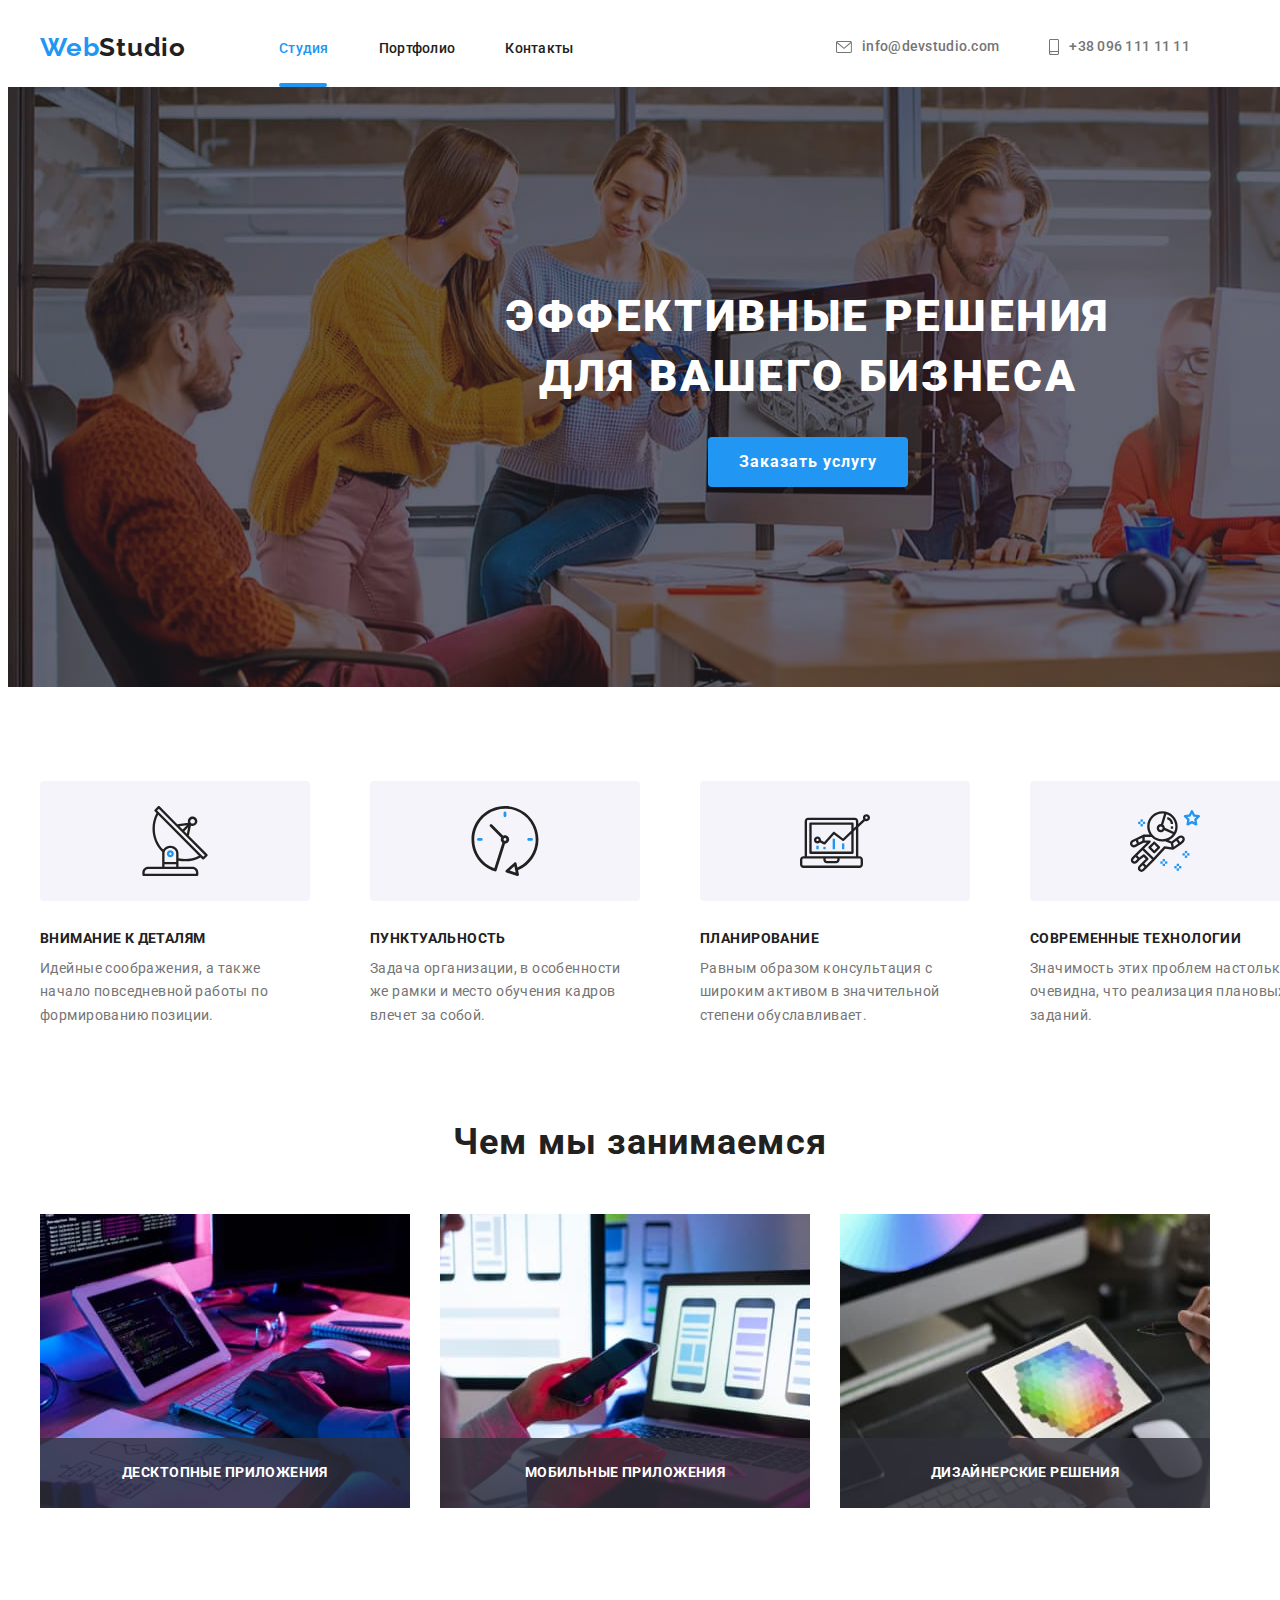
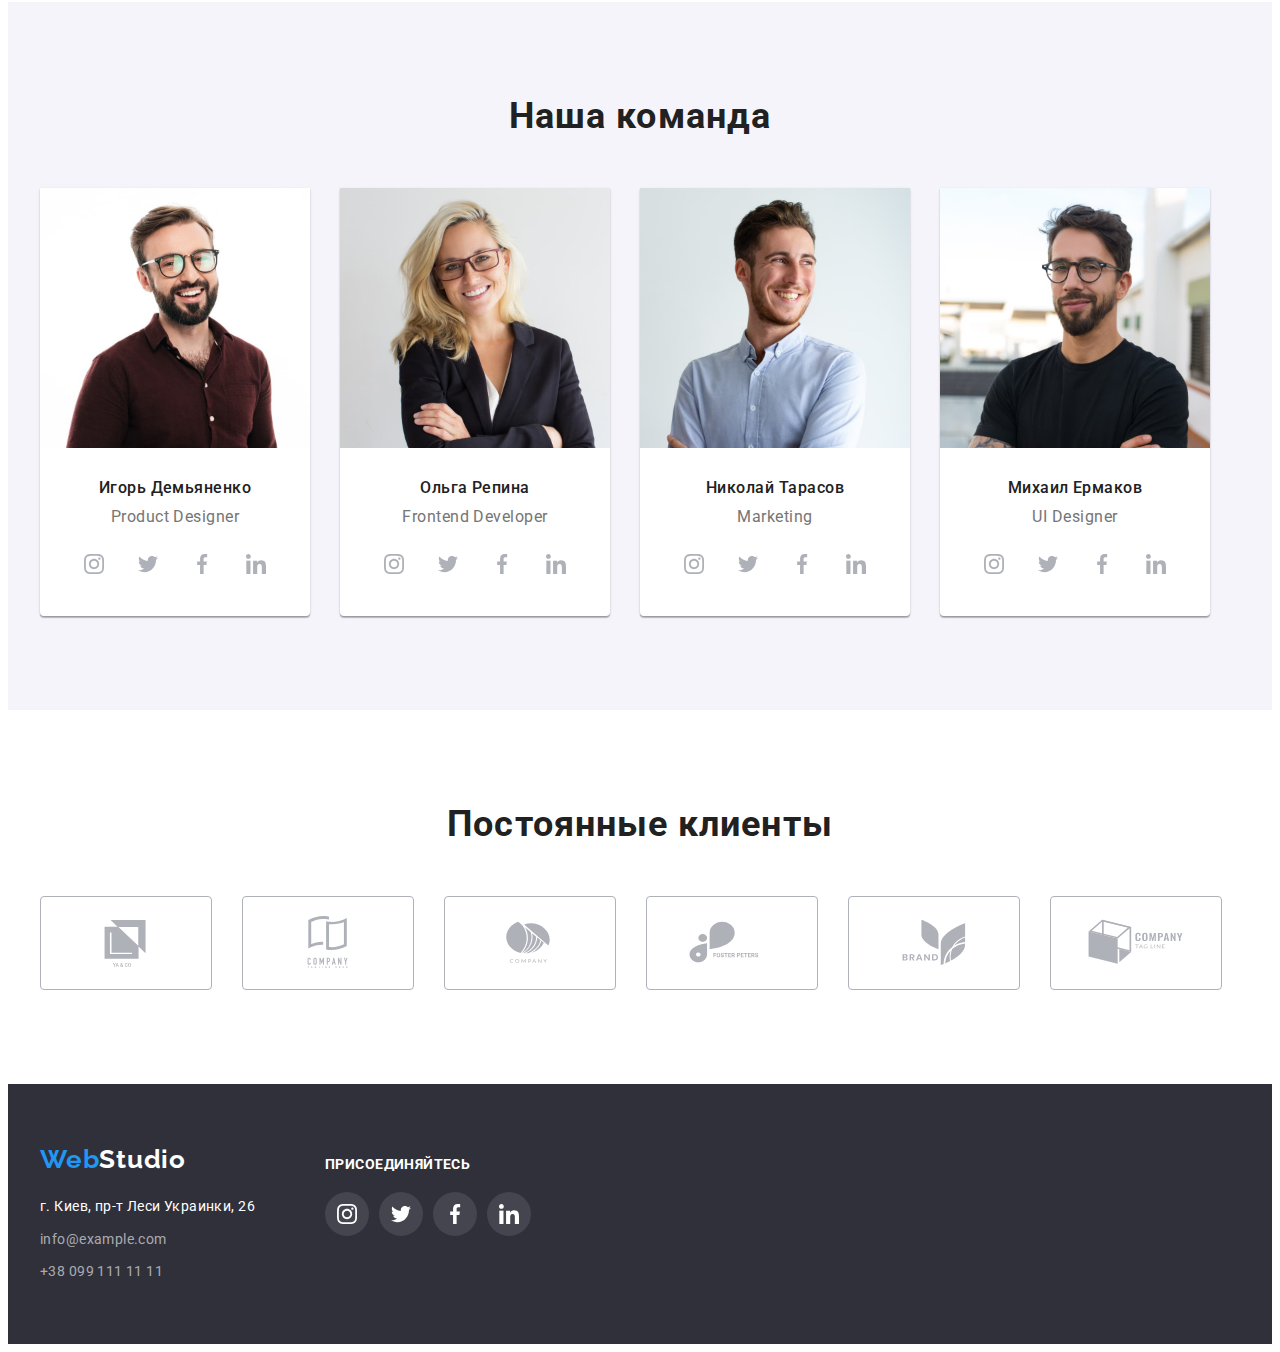
==== index.html @ bdfaadbd "poputka#1" ====
<!DOCTYPE html>
<html lang="ru">
<head>
    <meta charset="UTF-8">
    <meta http-equiv="X-UA-Compatible" content="IE=edge">
    <meta name="viewport" content="width= , initial-scale=1.0">
    <link rel="preconnect" href="https://fonts.googleapis.com">
<link rel="preconnect" href="https://fonts.gstatic.com" crossorigin>
<link href="https://fonts.googleapis.com/css2?family=Raleway:wght@700&family=Roboto:wght@400;500;700;900&display=swap" rel="stylesheet">
<link rel="stylesheet" href="https://cdnjs.cloudflare.com/ajax/libs/modern-normalize/1.1.0/modern-normalize.min.css" integrity="sha512-wpPYUAdjBVSE4KJnH1VR1HeZfpl1ub8YT/NKx4PuQ5NmX2tKuGu6U/JRp5y+Y8XG2tV+wKQpNHVUX03MfMFn9Q==" crossorigin="anonymous" referrerpolicy="no-referrer" />
<link rel="stylesheet" href="./css/styles.css">   
    <title>webstudio</title>
</head>
<body>
    <header class="header"> 
        <div class="container">
        <a class="header-logo link" href="./images/w.svg"><span class="logo-color" >Web</span>Studio</a>
        <nav>
        <ul class="header-list list">
            <li class="header-item"><a href="" class="header-link current link header-studio">Студия</a></li>
            <li class="header-item"><a href="./portfolio.html" class="header-link link">Портфолио</a></li>
            <li class="header-item"><a href="" class="header-link link">Контакты</a></li>
        </ul> 
        </nav>
        <div class="header-contact">
    <ul class="header-contact-list list">
    <li class="header-mail-tel"><a class="mail link" href="mailto:info@devstudio.com"><svg class="header-mail-icon" width="16" height="12">
        <use href="./images/icons.svg#icon-envelope"></use>
    </svg>info@devstudio.com</a></li>
    <li class="header-mail-tel"><a class="tel link" href="tel:+380961111111"><svg class="header-tel-icon" width="10" height="16">
        <use href="./images/icons.svg#icon-smartphone"></use>
    </svg>+38 096 111 11 11</a></li>
    </ul>
    </div>
    </div>
    </header>
    <main>
<section class="hero">
    <div class="container">
    <h1 class="hero-title">Эффективные решения для вашего бизнеса</h1>
    <button  type="button" class="hero-btn" data-modal-open>Заказать услугу</button>    
</div>
</section>
    <section class="benefits">
        <div class="container">
   <h2 class="visually-hidden">Наши преимущества</h2>
        <ul class="benefits-list list">
        <li class="benefits-top-text">
           <div class="benefits-list-link"><svg class="benefits-icon" width="70" height="70">
                <use href="./images/icons.svg#icon-antenna"></use>
             </svg></div>
            <p class="benefits-title">Внимание к деталям</p>
<p class="benefits-text">Идейные соображения, а также начало повседневной работы по формированию позиции.</p>
        </li>
        <li class="benefits-top-text">
            <div class="benefits-list-link"><svg class="benefits-icon" width="70" height="70">
                <use href="./images/icons.svg#icon-clock"></use>
             </svg></div>
            <p class="benefits-title">Пунктуальность</p>
            <p class="benefits-text">Задача организации, в особенности же рамки и место обучения кадров влечет за собой.</p>
        </li>
        <li class="benefits-top-text">
            <div class="benefits-list-link"><svg class="benefits-icon" width="70" height="70">
                <use href="./images/icons.svg#icon-diagram"></use>
             </svg></div>
            <p class="benefits-title">Планирование</p>
<p class="benefits-text">Равным образом консультация с широким активом в значительной степени обуславливает.</p>
        </li>
        <li class="benefits-top-text">
            <div class="benefits-list-link"><svg class="benefits-icon" width="70" height="70">
                <use href="./images/icons.svg#icon-astronaut"></use>
             </svg></div>
            <p class="benefits-title">Современные технологии</p>
            <p class="benefits-text">Значимость этих проблем настолько очевидна, что реализация плановых заданий.</p>
        </li>
    </ul>
</div>
</section>
<section class="about">
    <div class="container">
<h2 class="about-title title">Чем мы занимаемся</h2>
<ul class="about-list list">
    <li class="about-item">
        <div class="about-top-wrap">
        <img src="./images/img1.jpg" 
        alt="человек работает за компьютером"
        width="370"
        height="294">
       <p class="about-text">Десктопные приложения</p> 
    </div>
    </li>
    <li class="about-item">
        <div class="about-top-wrap">
        <img src="./images/img2.jpg" 
        alt="человек работает за компьютером"
        width="370"
        height="294">
        <p class="about-text">Мобильные приложения</p> 
    </div>
    </li>
    <li class="about-item">
        <div class="about-top-wrap">
        <img src="./images/img3.jpg"
        alt="человек работает за компьютер"
        width="370"
        height="294">
        <p class="about-text">Дизайнерские решения</p>  
    </div>
    </li>
</ul>
</div>
</section>
<section class="team">
    <div class="container">
    <h2 class="team-title title">Наша команда</h2>
    <ul class="team-list list">
        <li class="team-item"><img src="./images/img-comanda1.jpg" alt="Product Designer"
            width="270"
        height="260">
        <div class="team-list-group">
            <p class="team-list-name">Игорь Демьяненко</p>
            <p class="team-list-profession" lang="en">Product Designer</p>
        </div>
        <ul class="team-soc-list list">
         <Li class="team-soc-item"><a href="" class="team-soc-link"> 
             <svg class="team-soc-icon" width="20" height="20">
                 <use href="./images/icons.svg#icon-instagram"></use>
             </svg>
         </a></Li>
         <Li class="team-soc-item"><a href="" class="team-soc-link">
            <svg class="team-soc-icon" width="20" height="20">
           <use href="./images/icons.svg#icon-twitter"></use>
        </svg>   
         </a></li>
         <Li class="team-soc-item"><a href="" class="team-soc-link">
            <svg class="team-soc-icon" width="20" height="20">
                <use href="./images/icons.svg#icon-facebook"></use>
            </svg>   
         </a></Li>
         <Li class="team-soc-item"><a href="" class="team-soc-link">
            <svg class="team-soc-icon" width="20" height="20">
                <use href="./images/icons.svg#icon-linkedin"></use>
            </svg>    
         </a></Li>

        </ul>
        </li>
        <li class="team-item"><img src="./images/img-comanda2.jpg" 
            alt="Frontend Developer"
            width="270"
            height="260">
            <div class="team-list-group">
        <p class="team-list-name">Ольга Репина</p>
        <p class="team-list-profession" lang="en">Frontend Developer</p>
    </div>
    <ul class="team-soc-list list">
        <Li class="team-soc-item"><a href="" class="team-soc-link"> 
            <svg class="team-soc-icon" width="20" height="20">
                <use href="./images/icons.svg#icon-instagram"></use>
            </svg>
        </a></Li>
        <Li class="team-soc-item"><a href="" class="team-soc-link">
           <svg class="team-soc-icon" width="20" height="20">
          <use href="./images/icons.svg#icon-twitter"></use>
       </svg>   
        </a></li>
        <Li class="team-soc-item"><a href="" class="team-soc-link">
           <svg class="team-soc-icon" width="20" height="20">
               <use href="./images/icons.svg#icon-facebook"></use>
           </svg>   
        </a></Li>
        <Li class="team-soc-item"><a href="" class="team-soc-link">
           <svg class="team-soc-icon" width="20" height="20">
               <use href="./images/icons.svg#icon-linkedin"></use>
           </svg>    
        </a></Li>
       </ul>
    </li>
        <li class="team-item"><img src="./images/img-comanda3.jpg"
             alt="Marketing"
             width="270"
             height="260">
             <div class="team-list-group">
        <p class="team-list-name">Николай Тарасов</p>
        <p class="team-list-profession" lang="en">Marketing</p>
    </div>
    <ul class="team-soc-list list">
        <Li class="team-soc-item"><a href="" class="team-soc-link"> 
            <svg class="team-soc-icon" width="20" height="20">
                <use href="./images/icons.svg#icon-instagram"></use>
            </svg>
        </a></Li>
        <Li class="team-soc-item"><a href="" class="team-soc-link">
           <svg class="team-soc-icon" width="20" height="20">
          <use href="./images/icons.svg#icon-twitter"></use>
       </svg>   
        </a></li>
        <Li class="team-soc-item"><a href="" class="team-soc-link">
           <svg class="team-soc-icon" width="20" height="20">
               <use href="./images/icons.svg#icon-facebook"></use>
           </svg>   
        </a></Li>
        <Li class="team-soc-item"><a href="" class="team-soc-link">
           <svg class="team-soc-icon" width="20" height="20">
               <use href="./images/icons.svg#icon-linkedin"></use>
           </svg>    
        </a></Li>

       </ul>
    </li>
        <li class="team-item"><img src="./images/img-comanda4.jpg"
             alt="UI Designer"
             width="270"
             height="260">
             <div class="team-list-group">
        <p class="team-list-name">Михаил Ермаков</p>
        <p class="team-list-profession" lang="en">UI Designer</p>
        
    </div>
    <ul class="team-soc-list list">
        <Li class="team-soc-item"><a href="" class="team-soc-link"> 
            <svg class="team-soc-icon" width="20" height="20">
                <use href="./images/icons.svg#icon-instagram"></use>
            </svg>
        </a></Li>
        <Li class="team-soc-item"><a href="" class="team-soc-link">
           <svg class="team-soc-icon" width="20" height="20">
          <use href="./images/icons.svg#icon-twitter"></use>
       </svg>   
        </a></li>
        <Li class="team-soc-item"><a href="" class="team-soc-link">
           <svg class="team-soc-icon" width="20" height="20">
               <use href="./images/icons.svg#icon-facebook"></use>
           </svg>   
        </a></Li>
        <Li class="team-soc-item"><a href="" class="team-soc-link">
           <svg class="team-soc-icon" width="20" height="20">
               <use href="./images/icons.svg#icon-linkedin"></use>
           </svg>    
        </a></Li>
    </li>
       </ul>
    </ul>
</div>
</section>
<section class="clients">
    <div class="container">
    <h2 class="clients-title title">Постоянные клиенты</h2>
    <ul class="clients-list list">
        <li class="clients-list-icon"><a href="" class="clients-icon-link"><svg class="clients-soc-icon width="106" height="60">
            <use href="./images/icons.svg#icon-client1"></use>
        </svg></a></li>
        <li class="clients-list-icon"><a href="" class="clients-icon-link"><svg class="clients-soc-icon width="106" height="60">
            <use href="./images/icons.svg#icon-client2"></use>
        </svg> </a></li>
        <li class="clients-list-icon"><a href="" class="clients-icon-link"><svg class="clients-soc-icon width="106" height="60">
            <use href="./images/icons.svg#icon-client3"></use>
        </svg> </a></li>
        <li class="clients-list-icon"><a href="" class="clients-icon-link"><svg class="clients-soc-icon width="106" height="60">
            <use href="./images/icons.svg#icon-client4"></use>
        </svg></a></li>
        <li class="clients-list-icon"><a href="" class="clients-icon-link"><svg class="clients-soc-icon width="106" height="60">
            <use href="./images/icons.svg#icon-client5"></use>
        </svg></a></li>
        <li class="clients-list-icon"><a href="" class="clients-icon-link"><svg class="clients-soc-icon width="106" height="60">
            <use href="./images/icons.svg#icon-client6"></use>
        </svg></a></li>
    </ul>
</div>
</section>
    </main>
    <footer class="footer">
        <div class="container">
            <ul class="footer-text-list list">
                <li class="footer-text">
        <div class="footer-logo-color">
        <a class="footer-logo link"  href="./images/webstudio1.svg"> <span class="logo-color" >Web</span>Studio</a>
    </div>
        <address class="adress">г. Киев, пр-т Леси Украинки, 26</address>
        <ul class="list">
            <li class="footer-contact"><a class="footer-mail link" href="mailto:info@example.com">info@example.com</a></li>
            <li><a class="footer-tel link" href="tel:+380991111111">+38 099 111 11 11</a></li> 
        </ul>
    </li>
    <li class="footer-text">
        <p class="footer-soc">присоединяйтесь</p>
        <ul class="footer-soc-list list">
            <li class="footer-soc-item"><a href="" class="footer-soc-link"> 
                <svg class="footer-soc-icon" width="20" height="20">
                    <use href="./images/icons.svg#icon-instagram"></use>
                </svg></a></li>
            <li class="footer-soc-item"><a href="" class="footer-soc-link"><svg class="footer-soc-icon" width="20" height="20">
                <use href="./images/icons.svg#icon-twitter"></use>
             </svg></a></li>
            <li class="footer-soc-item"><a href="" class="footer-soc-link"><svg class="footer-soc-icon" width="20" height="20">
                <use href="./images/icons.svg#icon-facebook"></use>
            </svg></a></li>
            <li class="footer-soc-item"><a href="" class="footer-soc-link"><svg class="footer-soc-icon" width="20" height="20">
                <use href="./images/icons.svg#icon-linkedin"></use>
            </svg></a></li>
        </ul>
    </li>
    </ul>
    </div>
    </footer>
    <div class="backdrop is-hidden" data-modal>
        <div class="modal">
            <button type="button" class="modal-close-bt" data-modal-close>
                <svg class="button-close-icon" width="18" height="18">
                    <use href="./images/icons.svg#icon-close-button"></use>
                </svg>
            </button>
        </div>
    </div>
    <script src="./js/modal.js"></script>
</body>
</html>
---- css/styles.css ----
:root {
--header-color: #212121;
--title-color: #212121;
--acent-color: #2196F3;
--text-color:#757575;
--typical-margin: 30px;
}

body {
    font-family: Roboto, Tahoma;
    color: #212121;
}

p, h1, h2, h3, h4, h5, h6 {
    margin: 0;
}
ul {
    padding-left: 0;
    margin: 0;
}
button {
    cursor: pointer;
}
img {
    display: block;
}
.link {
    text-decoration: none;
}
.list {
    list-style: none;
}

.container {
    width: 1200px;
    padding-left: 15px;
    padding-right: 15px;
    margin: 0 auto;
}
.visually-hidden {
    position: absolute;
    white-space: nowrap;
    width: 1px;
    height: 1px;
    overflow: hidden;
    border: 0;
    padding: 0;
    clip: rect(0 0 0 0);
    clip-path: inset(50%);
    margin: -1px;
  }
  .header-logo {
    font-family: 'Raleway';
    font-weight: 700;
    font-size: 26px;
    line-height: 1.19;
    letter-spacing: 0.03em;
    color: #212121;    
  }
  .footer-logo {
      
font-family: 'Raleway';
font-style: normal;
font-weight: 700;
font-size: 26px;
line-height: 1.19;
letter-spacing: 0.03em;
color: #FFFFFF;
  }
  .logo-color {
    color:var(--acent-color); 
}

.mail {
    font-weight: 500;
    font-size: 14px;
    line-height: 1.14;
    letter-spacing: 0.02em;
    color: var(--text-color); 
    transition: color 250ms cubic-bezier(0.4, 0, 0.2, 1);
    transition-property: all;
}

.mail:hover, .mail:focus {
    color: #2196F3;
}

.tel {
    font-weight: 500;
    font-size: 14px;
    line-height: 1.14;
    letter-spacing: 0.02em;
    color: #757575;
    transition: color 250ms cubic-bezier(0.4, 0, 0.2, 1);
    }
    .tel:hover, .tel :focus {
        color: #2196F3;
    }
.adress {
font-style: normal;
font-weight: 400;
font-size: 14px;
line-height: 1.71;
letter-spacing: 0.03em;
color: #FFFFFF;
margin-bottom: 9px;
}
.title {
font-weight: 700;
font-size: 36px;
line-height: 1.16;
letter-spacing: 0.03em;
color: var(--title-color);
}

.footer-tel {
font-weight: 400;
font-size: 14px;
line-height: 1.71;
letter-spacing: 0.03em;
color: rgba(255, 255, 255, 0.6);
transition: color 250ms cubic-bezier(0.4, 0, 0.2, 1);
}
.footer-tel:hover, .footer-tel:focus {
    color: #2196F3;
}
.footer-mail {
font-weight: 400;
font-size: 14px;
line-height: 1.71;
letter-spacing: 0.03em;
color: rgba(255, 255, 255, 0.6);
transition: color 250ms cubic-bezier(0.4, 0, 0.2, 1);
transition-property: all;
}
.footer-mail:hover, .footer-mail:focus {
    color: #2196F3;
}

/*-----------------HEADER-----------------------*/

.header {
    padding-top: 24px;
    padding-bottom: 24px;
    position: relative;
}
.header .container {
    display: flex;
    align-items: center;
}
.header-logo {
    margin-right: 93px;
}
.header-list {
    display: flex;
}

.header-item:not(:last-child) {
margin-right: 50px;
}
.header-link {
font-weight: 500;
font-size: 14px;
line-height: 1.14;
letter-spacing: 0.02em;
color: #212121;
transition: color 250ms cubic-bezier(0.4, 0, 0.2, 1);
transition-property: all;
}
.header-link:hover, .header-link:focus {
    color: #2196F3;
}

.header-link.current {
    color: var(--acent-color);
}
.header-studio::after {
content: "";
position: absolute;
bottom: 0;
width: 48px;
height: 4px;
background-color: #2196F3;
border-radius: 2px;
display: flex;
}


.header-contact-list {
    display: flex;
}
.header-contact {
    margin-left: auto;
}
.header-mail-tel {
    margin-right: 50px;
}

.header-mail-icon {
    fill: currentColor;
    margin-right: 10px;
}
.header-tel-icon {
    fill: currentColor;
    margin-right: 10px; 
}
.tel {
    display: flex;
    align-items: center;
}
.mail {
    display: flex;
    align-items: center;
}

/*-------------------HERO--------------------*/
.hero {
    background-color: #2F303A;;
   padding-top: 200px;
   padding-bottom: 200px;
   text-align: center;
   background-image:linear-gradient(rgba(47, 48, 58, 0.4), rgba(47, 48, 58, 0.4)), url(../images/herotitle.jpg);
background-repeat: no-repeat;

background-size: cover;
min-width: 1600px;
margin: 0 auto;

}
.hero-title {
    font-weight: 900;
    font-size: 44px;
    line-height: 1.36;
    letter-spacing: 0.06em;
    text-transform: uppercase;
    color: #FFFFFF;
    width: 696px;
    margin-right: auto;
    margin-left: auto;
    margin-top: 0;
    margin-bottom: var(--typical-margin);
    
}
.hero-btn {
    border: none;
    min-width: 200px;
    height: 50px;
    font-family: inherit;
    font-weight: 700;
    font-size: 16px;
    line-height: 1.88;  
    letter-spacing: 0.06em;
    border-radius: 4px;
    color: #FFFFFF;
    box-shadow: 0px 4px 4px rgba(0, 0, 0, 0.15);
    background-color: var(--acent-color);
    margin: 0 auto;
    display: block;
}

.hero-btn:hover, .hero-btn:focus {
    color: #FFFFFF;
    background-color : var(--acent-color);
}


/*-----------------BENEFITS-------------------*/
.benefits {
    padding-top: 94px;
}
.benefits-list {
    display: flex;  
}
.benefits-item {
    display: flex;
    align-items: center;
}
.benefits-list-link{
    width: 270px;
    height: 120px;
    background-color: #F5F4FA;
    border-radius: 4px;
    display: flex;
    align-items: center;
    justify-content: center;
    margin-bottom: 30px;
}
.benefits-list-link:not(:last-child) {
    margin-right: var(--typical-margin);  
    }

.benefits-top-text:not(:last-child) {
    margin-right: var(--typical-margin);
}

.benefits-title {
font-weight: 700;
font-size: 14px;
line-height: 1.14;
letter-spacing: 0.03em;
text-transform: uppercase;
color:#212121;
margin-bottom: 10px;
}

.benefits-text {
width: 270px; 
font-weight: 400;
font-size: 14px;
line-height: 1.71;
letter-spacing: 0.03em;
color: var(--text-color);
}

/*-------------------ABOUT-------------------------*/
.about {
    padding-top: 94px;
    padding-bottom: 94px;
}
.about-title {
    margin-bottom: 50px;
    display: flex;
    justify-content: center;
}
.about-list {
    display: flex;
}
.about-item:not(:last-child) {
margin-right: var(--typical-margin);
}
.about-top-wrap {
    position: relative;
}
.about-text {
    position: absolute;
    bottom: 0;
    width: 370px;
    height: 70px;
font-weight: 700;
font-size: 14px;
line-height: 1.14;
letter-spacing: 0.03em;
text-transform: uppercase;
color: #FFFFFF;
background-color: rgba(47, 48, 58, 0.8);
display: flex;
justify-content: center;
align-items: center;
}


/*------------------------TEAM---------------------------*/
.team {
    background-color: #F5F4FA;
    padding-top: 94px;
    padding-bottom: 94px;
}
.team-title {
    margin-bottom: 50px;
    display: flex;
    justify-content: center;
}
.team-list {
    display: flex;
    margin-left: -30px;
}

.team-item {
flex-basis: calc((100%-120px)/4);
margin-left: 30px;
background: #FFFFFF;
box-shadow: 0px 1px 3px rgba(0, 0, 0, 0.12), 0px 1px 1px rgba(0, 0, 0, 0.14), 0px 2px 1px rgba(0, 0, 0, 0.2);
border-radius: 0px 0px 4px 4px;
}

.team-list-name {
font-weight: 500;
font-size: 16px;
line-height: 1.19;
letter-spacing: 0.03em;
color: #212121;
margin-bottom: 10px;
display: flex;
    justify-content: center;
}

.team-list-profession {
    font-weight: 400;
font-size: 16px;
line-height: 1.19;
letter-spacing: 0.03em;
color: var(--text-color);
display: flex;
    justify-content: center;
}
.team-list-group {
    padding-top: 30px;
    margin-bottom: 16px;
}
.team-soc-list {
    display: flex;
    justify-content: center;
    padding-bottom: 30px;
}
.team-soc-link {
    width: 44px;
    height: 44px;
    background-color: #FFFFFF;
    border-radius: 50%;
    display: flex;
    justify-content: center;
    align-items: center;
    fill: #AFB1B8;
    transition: color 250ms cubic-bezier(0.4, 0, 0.2, 1);
    transition-property: all;
}
.team-soc-link:hover, .team-soc-link:focus {
    background-color: var(--acent-color);
    fill: #FFFFFF;
}
.team-soc-item:not(:last-child) {
    margin-right: 10px;  
    }


    /*--------------------CLIENTS-----------------------------*/
    .clients {
        padding-top: 94px;
        padding-bottom: 94px;
    }
    .clients-title {
        display: flex;
        justify-content: center; 
        margin-bottom: 50px;  
    }
    .clients-list {
        display: flex;
        align-items: center;
    }
    .clients-list-icon:not(:last-child) {
     margin-right: 30px;
    }
    .clients-icon-link {
        width: 170px;
        height: 92px;
        border: 1px solid #AFB1B8;
        border-radius: 4px;
        display: flex;
        justify-content: center;
        align-items: center;
        fill: #AFB1B8; 
        transition: color 250ms cubic-bezier(0.4, 0, 0.2, 1); 
        transition-property: all; 
    }

    .clients-icon-link:hover, .clients-icon-link:focus {
        border-color: #2196F3;
        fill: #2196F3;
    }
/*-----------------------FOOTER-------------------------------*/

    .footer {
padding-top: 60px;
padding-bottom: 60px;
background-color: #2F303A;
}
.footer-logo-color {
    margin-bottom: 20px;
}

.footer-contact:not(:last-child) {
margin-bottom: 9px;  
}
.footer-soc {
    font-weight: 700;
font-size: 14px;
line-height: 16px;
letter-spacing: 0.03em;
text-transform: uppercase;
color: #FFFFFF;
padding-top: 12px;
}
.footer-text-list {
    display: flex;
}
.footer-text +.footer-text {
margin-left: 70px;
}
.footer-soc-list {
    display: flex;
    margin-top: 20px;
}
.footer-soc-link {
    width: 44px;
    height: 44px;
    background-color: rgba(255, 255, 255, 0.1);;
    border-radius: 50%;
    display: flex;
    justify-content: center;
    align-items: center;
    fill: #FFFFFF;
    transition: color 250ms cubic-bezier(0.4, 0, 0.2, 1);
    transition-property: all;

}
.footer-soc-item:not(:last-child) {
    margin-right: 10px;  
    }

    .footer-soc-link:hover, .footer-soc-link:focus {
        background-color:  #2196F3;
        
    }
/*---------------------PORTFOLIO-----------------------------*/

.header-portfolio {
    position: relative;
    padding-top: 24px;
    padding-bottom: 24px;
    border-bottom: 1px solid #ECECEC;
}
.header-portfolio-link::after {
content: "";
position: absolute;
bottom: 0;
width: 78px;
height: 4px;
background-color: #2196F3;
border-radius: 2px;
display: flex;
}
.header-portfolio .container {
    display: flex;
    align-items: center;
}
.galery {
    padding-top: 94px;
    padding-bottom: 94px;
}

.galery-title {
font-weight: 700;
font-size: 18px;
line-height: 2.0;
letter-spacing: 0.06em;
color: #212121;
margin-bottom: 4px;

}

.galery-text {
font-weight: 400;
font-size: 16px;
line-height: 1.88;
letter-spacing: 0.03em;
color: var(--text-color);
}
 .button-galery {
margin-bottom: 50px;
 }
 .button-galery-list {
     display: flex;
     justify-content: center;
 }
.button-galery-btn:not(:last-child) {
    margin-right: 8px;
}
.galery-btn {
    border: none;
font-family: inherit;
font-weight: 500;
font-size: 16px;
line-height: 1.62;
text-align: center;
letter-spacing: 0.03em;
background-color: #F5F4FA;
border-radius: 4px;
padding: 6px 22px;
transition: color 250ms cubic-bezier(0.4, 0, 0.2, 1);
transition-property: all;
}
.galery-btn:hover, .galery-btn:focus {
    color: #FFFFFF;
    background-color : var(--acent-color);
    box-shadow: 0px 3px 1px rgba(0, 0, 0, 0.1), 0px 1px 2px rgba(0, 0, 0, 0.08), 0px 2px 2px rgba(0, 0, 0, 0.12);
}
.galery-items {
    margin-bottom: 94px;
}
.galery-list {
    display: flex;
    flex-wrap: wrap;
    margin-left: -30px;
    margin-bottom: -30px;
}
.galery-items-list {
    width: calc(100% / 3 - 30px); 
    margin-left: 30px; 
    margin-bottom: 30px;
    background: #FFFFFF;
}
.galery-items-list:hover, .galery-items-list:focus {
    box-shadow: 0px 1px 1px rgba(0, 0, 0, 0.12), 0px 4px 4px rgba(0, 0, 0, 0.06), 1px 4px 6px rgba(0, 0, 0, 0.16);
}
.galery-items-list:hover .galery-top-text {
    transform: translateY(0%);
}
.galery-top-wrap {
    position: relative;
    overflow: hidden; 
}
.galery-top-text {
    position: absolute;
    top: 0;
    background-color: rgba(33, 150, 243, 0.9);
    font-weight: 400;
font-size: 18px;
line-height: 1.56;
letter-spacing: 0.03em;
    color: #FFFFFF;
    height: 100%;
    padding: 63px 24px;
    transform: translateY(100%);
    transition: transform 250ms cubic-bezier(0.4, 0, 0.2, 1);
    transition-property: all;
    overflow: auto;
}


.galery-list-group {
    padding-top: 20px;
    padding-bottom: 20px;
    padding-left: 24px;
    border-left: 1px solid #EEEEEE;
    border-bottom: 1px solid #EEEEEE;
    border-right: 1px solid #EEEEEE;
}
.backdrop {
    position: fixed;
    top: 0;
    width: 100%;
    height: 100%;
    background-color: rgba(0, 0, 0, 0.2);
   transition: opacity 250ms, visibility 250ms;
}
.backdrop.is-hidden .modal {
    transform: scale(0.5) rotate(180deg);
}
.modal {
width: 528px;
height: 581px;
background-color: #FFFFFF;
box-shadow: 0px 1px 3px rgba(0, 0, 0, 0.12), 0px 1px 1px rgba(0, 0, 0, 0.14), 0px 2px 1px rgba(0, 0, 0, 0.2);
border-radius: 4px;
position: absolute;
top: 50%;
left: 50%;
transition: transform 250ms;
transform: translate(-50%, -50%) scale(1) rotate(0);
transition-property: all;
}
.modal-close-bt {
    position: absolute;
    top: 8px;
    right: 8px;
    width: 30px;
    height: 30px;
    background-color : #FFFFFF;
border: 1px solid rgba(0, 0, 0, 0.1);
border-radius: 50%;
display: flex;
align-items: center;
justify-content: center;
}
.is-hidden {
    opacity: 0;
    pointer-events: none;
    visibility: hidden;

}
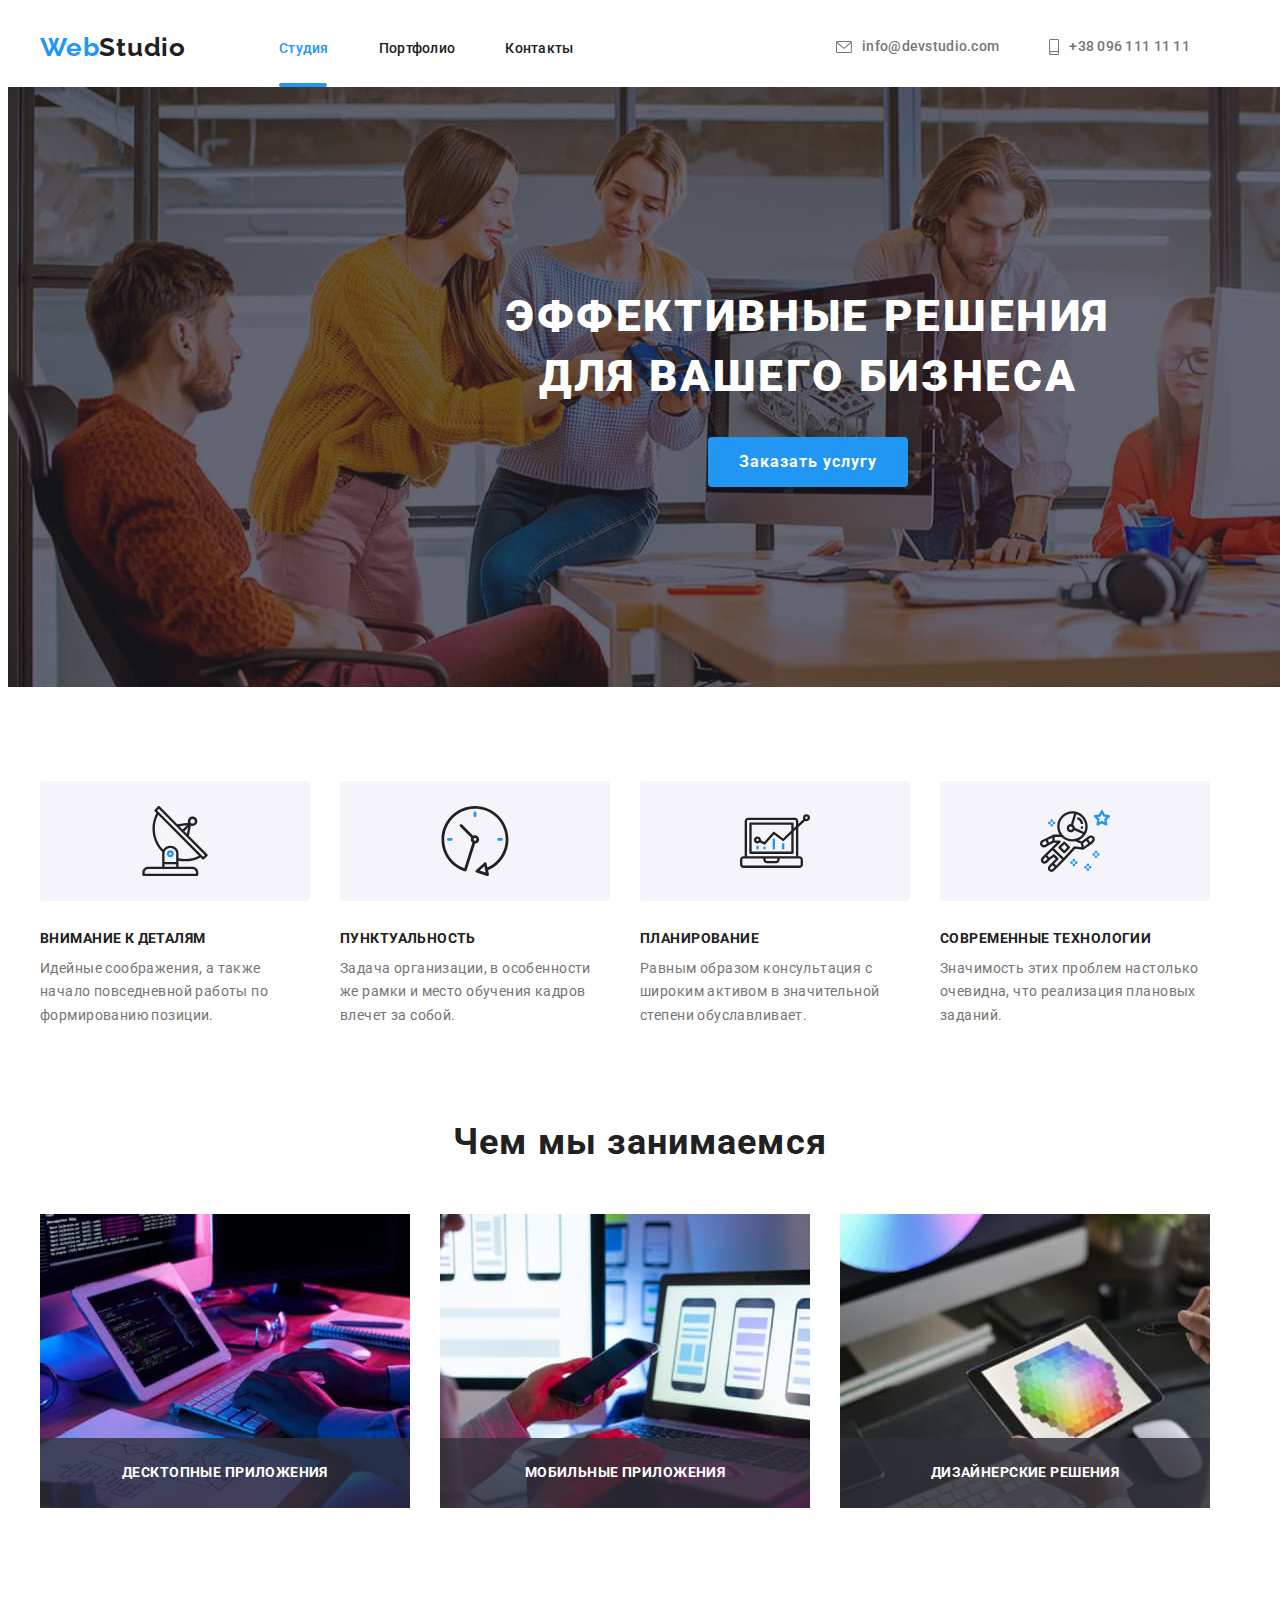
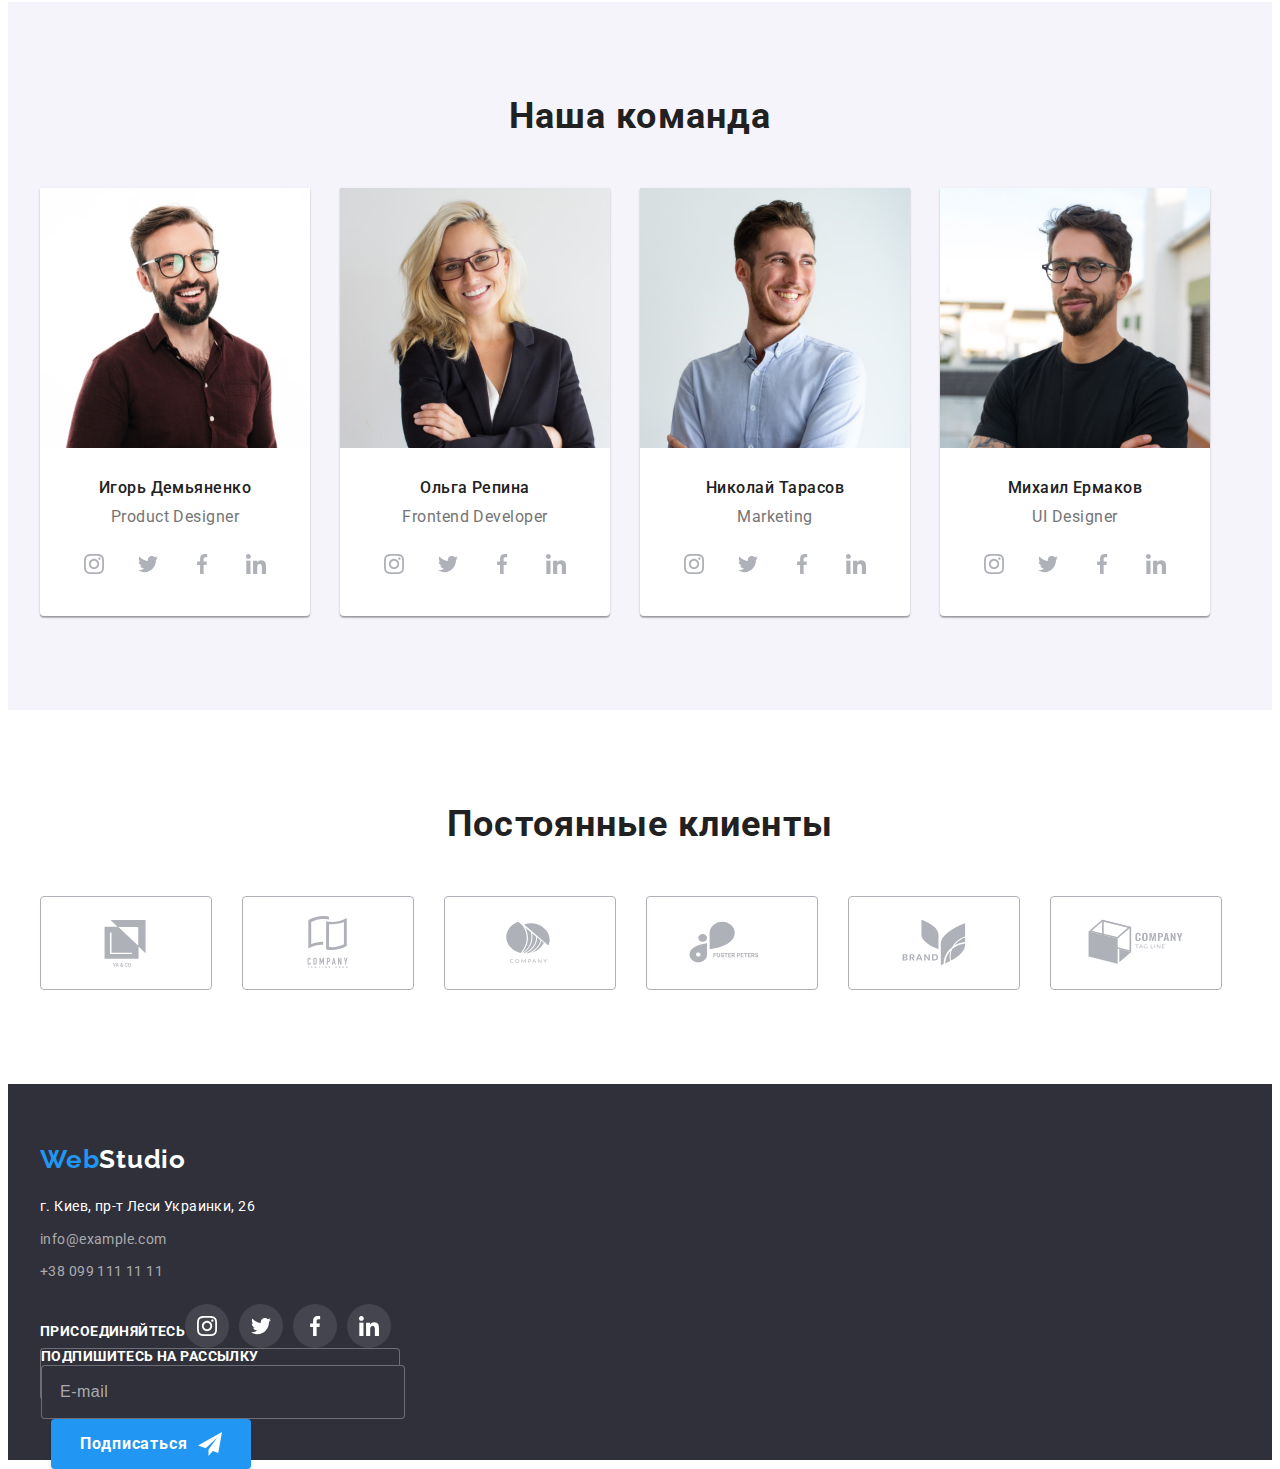
==== commit f78763a2: "poputka#1" ====
--- a/index.html
+++ b/index.html
@@ -14,7 +14,8 @@
 <body>
     <header class="header"> 
         <div class="container">
-        <a class="header-logo link" href="./images/w.svg"><span class="logo-color" >Web</span>Studio</a>
+        <a class="header-logo link" hr
+        ..ef="./images/w.svg"><span class="logo-color" >Web</span>Studio</a>
         <nav>
         <ul class="header-list list">
             <li class="header-item"><a href="" class="header-link current link header-studio">Студия</a></li>
@@ -271,8 +272,7 @@
     </main>
     <footer class="footer">
         <div class="container">
-            <ul class="footer-text-list list">
-                <li class="footer-text">
+            <div class="footer-contact-logo">
         <div class="footer-logo-color">
         <a class="footer-logo link"  href="./images/webstudio1.svg"> <span class="logo-color" >Web</span>Studio</a>
     </div>
@@ -281,9 +281,9 @@
             <li class="footer-contact"><a class="footer-mail link" href="mailto:info@example.com">info@example.com</a></li>
             <li><a class="footer-tel link" href="tel:+380991111111">+38 099 111 11 11</a></li> 
         </ul>
-    </li>
-    <li class="footer-text">
-        <p class="footer-soc">присоединяйтесь</p>
+        </div>
+    <div class="footer-soc">
+        <p class="footer-text">присоединяйтесь</p>
         <ul class="footer-soc-list list">
             <li class="footer-soc-item"><a href="" class="footer-soc-link"> 
                 <svg class="footer-soc-icon" width="20" height="20">
@@ -299,8 +299,21 @@
                 <use href="./images/icons.svg#icon-linkedin"></use>
             </svg></a></li>
         </ul>
-    </li>
-    </ul>
+    </div>
+    
+<div class="footer-input">
+    
+    <p class="footer-input-text">Подпишитесь на рассылку</p>
+    <input type="email" 
+    class="footer-input"
+                name="footer-input-name"
+                required
+                id="footer-input-name"
+                placeholder="E-mail">
+                <button type="button" class="footer-button">Подписаться<svg class="footer-button-icon" width="24" height="24">
+                <use href="./images/icons.svg#icon-icon-send"></use>
+            </svg></button>
+            </div>
     </div>
     </footer>
     <div class="backdrop is-hidden" data-modal>
@@ -310,6 +323,60 @@
                     <use href="./images/icons.svg#icon-close-button"></use>
                 </svg>
             </button>
+            <p class="modal-title">Оставьте свои данные, мы вам перезвоним</p>
+            <form>
+                <div class="modal-field">
+                <label class="modal-lebel" for="user-name">Имя</label>
+               <div class="modal-input-wrap">
+                <input type="text" 
+                class="modal-input"
+                name="user-name"
+                required
+                id="user-name">
+                <svg class="input-icon" width="18" height="18">
+                <use href="./images/icons.svg#icon-Vector"></use>
+            </svg>
+            </div>
+                </div>
+                 <div class="modal-field">
+                <label class="modal-lebel" for="user-tel">Телефон</label>
+               <div class="modal-input-wrap">
+                <input type="tel" 
+                class="modal-input"
+                name="user-tel"
+                required
+                id="user-tel"
+                >
+                <svg class="input-icon" width="18" height="18">
+                <use href="./images/icons.svg#icon-Vector-1"></use>
+            </svg>
+                </div>
+                </div>
+                 <div class="modal-field">
+                <label class="modal-lebel" for="user-email">Почта</label>
+               <div class="modal-input-wrap">
+                <input type="email" 
+                class="modal-input"
+                name="user-email"
+                required
+                id="user-email"
+                >
+                 <svg class="input-icon" width="18" height="18">
+                <use href="./images/icons.svg#icon-Vector-2"></use>
+            </svg>
+                </div>
+                </div>
+                <label class="modal-lebel" for="user-text">Комментарий</label>
+                <textarea name="user-text" id="user-text" placeholder="Введите текст" class="modal-text"></textarea>
+                <div class="modal-field-checkbox">
+                    <input type="checkbox" class="input-check visually-hidden" id="input-check" name="policy" value="policy">
+                <label for="input-check" class="check-text">
+                    <span class="modal-checkbox"><svg class="check-icon" width="11" height="8">
+                <use href="./images/icons.svg#icon-Vector-3"></use>
+            </svg></span>Соглашаюсь с рассылкой и принимаю <a href="" class="modal-dogovor">Условия договора</a></label>
+                </div>
+                <button type="submit" class="modal-send-btn">Отправить</button>
+            </form>
         </div>
     </div>
     <script src="./js/modal.js"></script>
--- a/css/styles.css
+++ b/css/styles.css
@@ -285,9 +285,7 @@
     justify-content: center;
     margin-bottom: 30px;
 }
-.benefits-list-link:not(:last-child) {
-    margin-right: var(--typical-margin);  
-    }
+
 
 .benefits-top-text:not(:last-child) {
     margin-right: var(--typical-margin);
@@ -464,6 +462,9 @@
 padding-bottom: 60px;
 background-color: #2F303A;
 }
+.footer-contact-logo {
+    margin-right: 40px;
+}
 .footer-logo-color {
     margin-bottom: 20px;
 }
@@ -471,7 +472,7 @@
 .footer-contact:not(:last-child) {
 margin-bottom: 9px;  
 }
-.footer-soc {
+.footer-text {
     font-weight: 700;
 font-size: 14px;
 line-height: 16px;
@@ -480,11 +481,10 @@
 color: #FFFFFF;
 padding-top: 12px;
 }
-.footer-text-list {
-    display: flex;
-}
-.footer-text +.footer-text {
-margin-left: 70px;
+
+.footer-soc {
+    display: flex;
+    align-items: baseline;
 }
 .footer-soc-list {
     display: flex;
@@ -511,6 +511,66 @@
         background-color:  #2196F3;
         
     }
+    
+.footer-input-text {
+font-style: normal;
+font-weight: 700;
+font-size: 14px;
+line-height: 1.14;
+letter-spacing: 0.03em;
+text-transform: uppercase;
+color: #FFFFFF;
+}
+.footer-input {
+width: 358px;
+height: 50px;
+border: 1px solid rgba(255, 255, 255, 0.3);
+border-radius: 4px;
+background-color: #2F303A;
+}
+.footer-input::placeholder {
+    font-style: normal;
+font-weight: 400;
+font-size: 16px;
+line-height: 1.25;
+letter-spacing: 0.03em;
+color: rgba(255, 255, 255, 0.6);
+padding-left: 16px;
+}
+.footer-button {
+width: 200px;
+height: 50px;
+background: #2196F3;
+box-shadow: 0px 4px 4px rgba(0, 0, 0, 0.15);
+border-radius: 4px;
+
+font-family: inherit;
+font-style: normal;
+font-weight: 700;
+font-size: 16px;
+line-height: 1.88;
+text-align: center;
+letter-spacing: 0.06em;
+color: #FFFFFF;
+margin-left: 10px;
+border: none;
+display: flex;
+align-items: center;
+justify-content: center;
+}
+
+.footer-button-icon {
+    fill: #FFFFFF;
+    margin-left: 10px;
+}
+.pusk {
+    display: flex;
+}
+
+
+
+
+
 /*---------------------PORTFOLIO-----------------------------*/
 
 .header-portfolio {
@@ -635,6 +695,10 @@
     border-bottom: 1px solid #EEEEEE;
     border-right: 1px solid #EEEEEE;
 }
+
+
+/*---------------------MODAL-----------------------------*/
+
 .backdrop {
     position: fixed;
     top: 0;
@@ -652,6 +716,7 @@
 background-color: #FFFFFF;
 box-shadow: 0px 1px 3px rgba(0, 0, 0, 0.12), 0px 1px 1px rgba(0, 0, 0, 0.14), 0px 2px 1px rgba(0, 0, 0, 0.2);
 border-radius: 4px;
+padding: 40px;
 position: absolute;
 top: 50%;
 left: 50%;
@@ -672,19 +737,144 @@
 align-items: center;
 justify-content: center;
 }
+.modal-close-bt:hover, .modal-close-bt:focus + .button-close-icon{
+fill: var(--acent-color);
+}
 .is-hidden {
     opacity: 0;
     pointer-events: none;
     visibility: hidden;
 
 }
-
-
-
-
-
-
-
-
-
-
+.modal-title {
+    font-style: normal;
+font-weight: 700;
+font-size: 20px;
+line-height: 1.15;
+letter-spacing: 0.03em;
+color: #212121;
+text-align: center;
+margin-bottom: 12px;
+}
+.modal-input {
+    width: 100%;
+    height: 40px;
+    border: 1px solid rgba(33, 33, 33, 0.2);
+border-radius: 4px;
+padding-left: 42px;
+outline: none;
+}
+.modal-input:focus {
+    border: 1px solid #2196F3;
+}
+.modal-input:focus + .input-icon {
+    fill: var(--acent-color);
+}
+.modal-field {
+ margin-bottom: 10px;   
+}
+.modal-lebel {
+font-style: normal;
+font-weight: 400;
+font-size: 12px;
+line-height: 1.17;
+letter-spacing: 0.01em;
+color: #757575;
+display: block;
+margin-bottom: 4px;
+}
+.modal-text {
+    width: 100%;
+    height: 120px;
+    padding: 12px 16px;
+    margin-bottom: 20px;
+    border: none;
+    border: 1px solid rgba(33, 33, 33, 0.2);
+border-radius: 4px;
+resize: none;
+outline: none;
+}
+.modal-text::placeholder {
+    font-style: normal;
+font-weight: 400;
+font-size: 14px;
+line-height: 1.14;
+letter-spacing: 0.01em;
+color: rgba(117, 117, 117, 0.5);
+}
+.modal-input-wrap {
+    position: relative;
+}
+.input-icon {
+    position: absolute;
+    left: 15px;
+    top: 50%;
+    transform: translateY(-50%);
+}
+.modal-field-checkbox {
+    display: flex;
+    align-items: center;
+    justify-content: center; 
+    margin-bottom: 30px;
+}
+.check-text {
+font-style: normal;
+font-weight: 400;
+font-size: 14px;
+line-height: 1.71;
+letter-spacing: 0.03em;
+color: #757575;
+display: flex;
+align-items: center;
+}
+
+.check-text span {
+    width: 16px;
+    height: 15px;
+    display: flex;
+    align-items: center;
+    justify-content: center;
+    border: 2px solid #212121;
+    border-radius: 2px;
+    margin-right: 8.38px;
+}
+.check-icon {
+    fill: transparent;
+}
+
+.input-check:checked + .check-text span {
+background-color: #2196F3;
+border: none;
+}
+
+.modal-dogovor {
+    color: var(--acent-color);
+    margin-left: 4px;
+}
+
+
+.modal-send-btn {
+width: 200px;
+height: 50px;
+background-color: #2196F3;
+box-shadow: 0px 4px 4px rgba(0, 0, 0, 0.15);
+border-radius: 4px;
+border: none;
+
+font-family: inherit;
+font-style: normal;
+font-weight: 700;
+font-size: 16px;
+line-height: 1.88;
+text-align: center;
+letter-spacing: 0.06em;
+color: #FFFFFF;
+display: block;
+margin: 0 auto;
+}
+
+
+
+
+
+
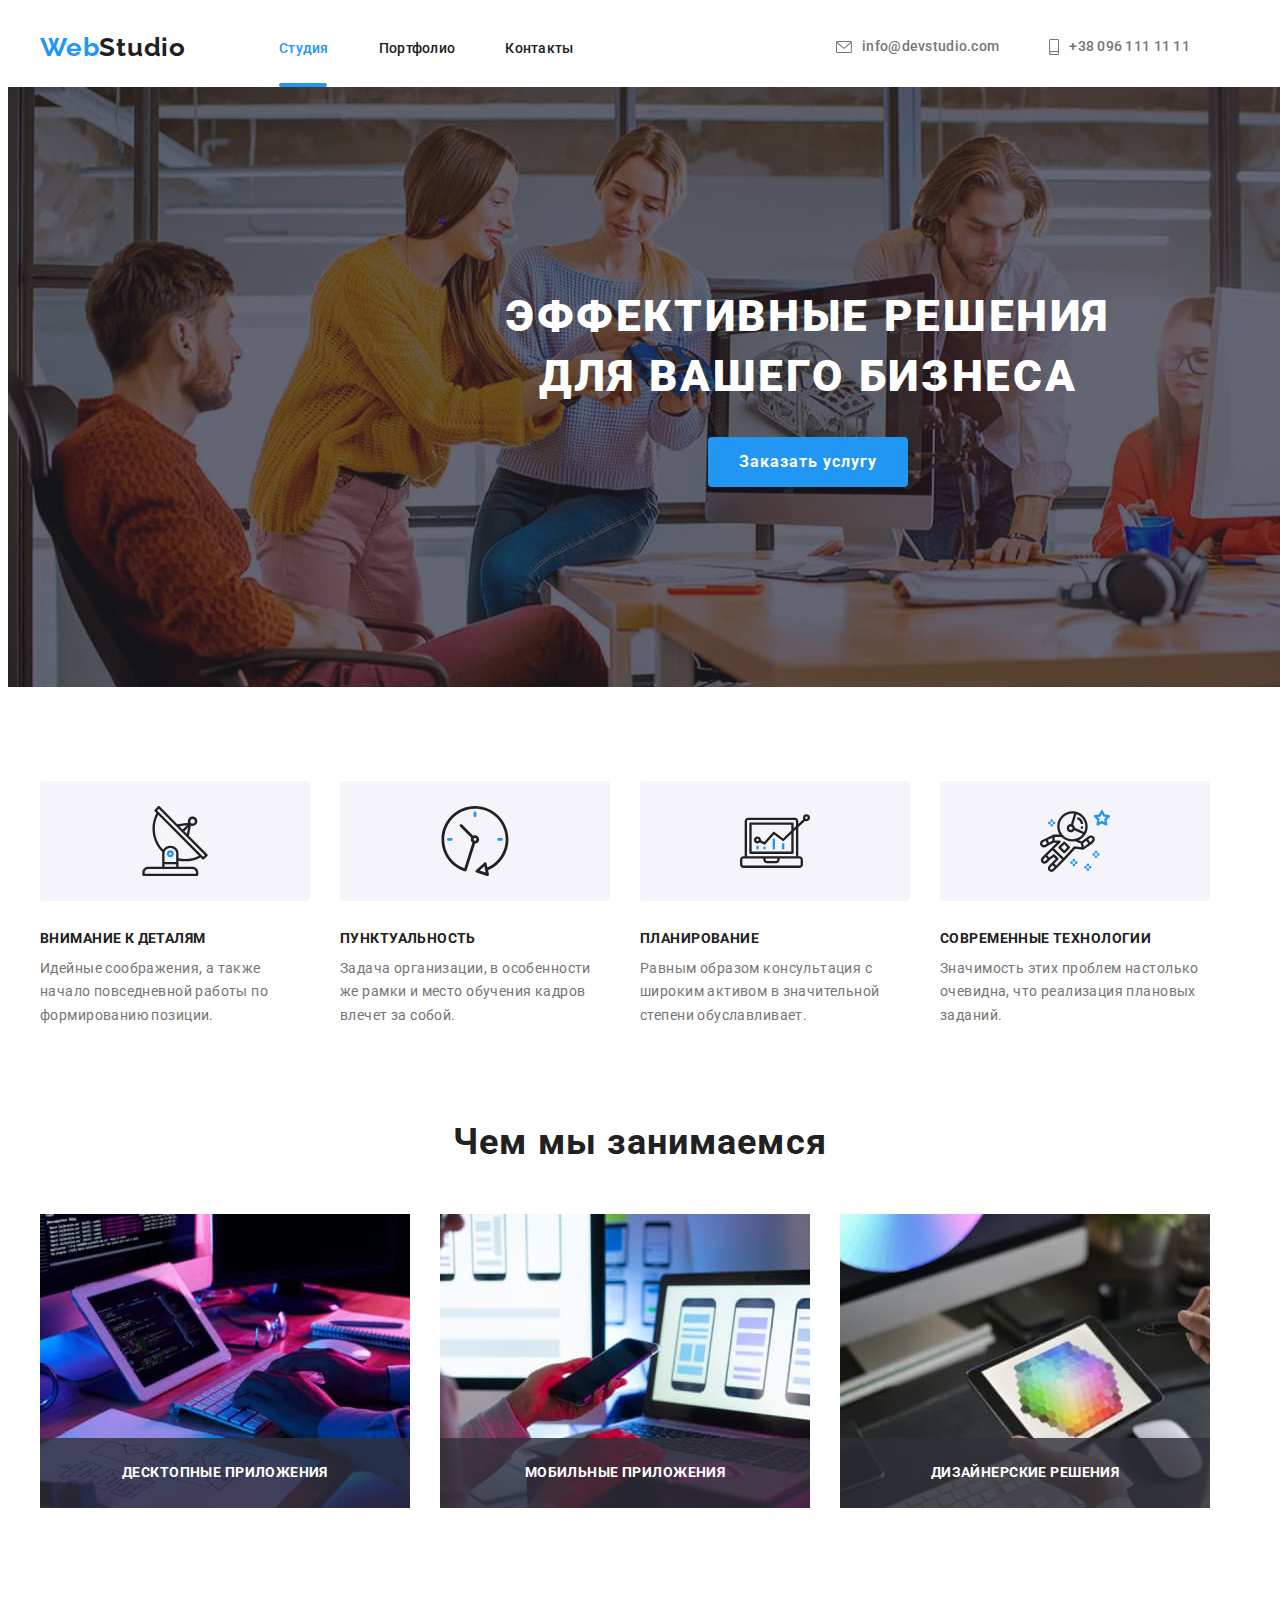
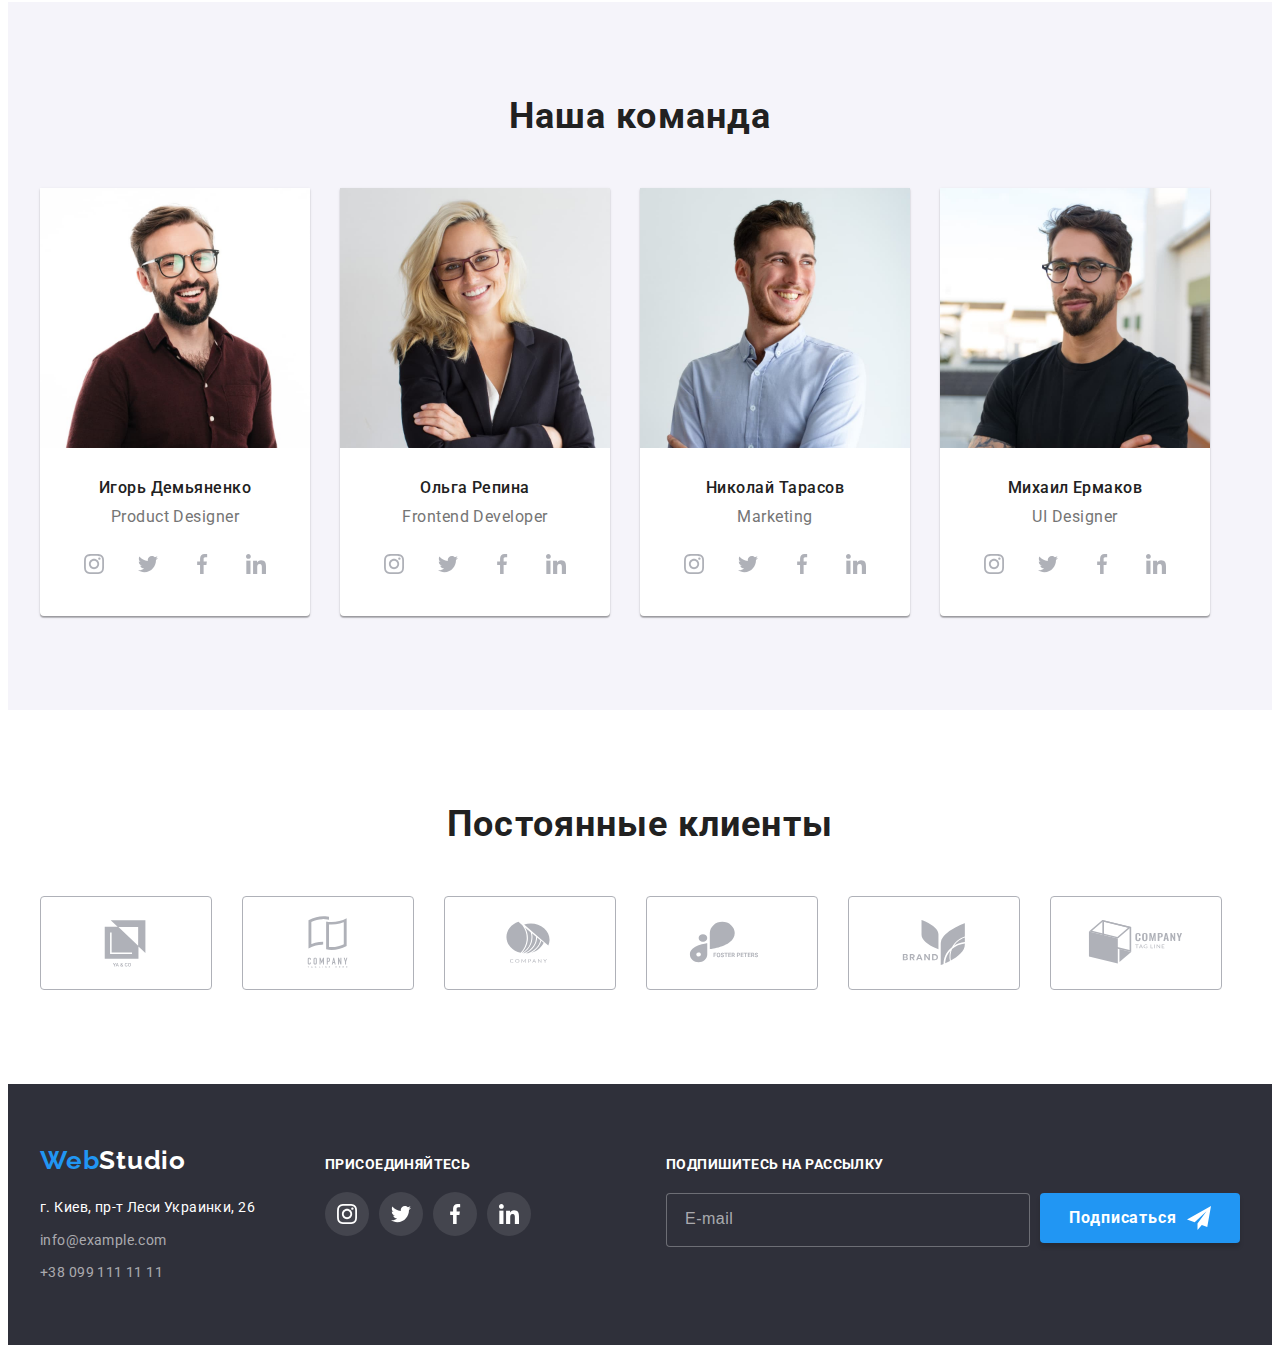
==== commit cdb6ffb0: "poputka#3" ====
--- a/index.html
+++ b/index.html
@@ -14,8 +14,7 @@
 <body>
     <header class="header"> 
         <div class="container">
-        <a class="header-logo link" hr
-        ..ef="./images/w.svg"><span class="logo-color" >Web</span>Studio</a>
+        <a class="header-logo link" href="./images/w.svg"><span class="logo-color" >Web</span>Studio</a>
         <nav>
         <ul class="header-list list">
             <li class="header-item"><a href="" class="header-link current link header-studio">Студия</a></li>
@@ -229,17 +228,16 @@
           <use href="./images/icons.svg#icon-twitter"></use>
        </svg>   
         </a></li>
-        <Li class="team-soc-item"><a href="" class="team-soc-link">
+        <li class="team-soc-item"><a href="" class="team-soc-link">
            <svg class="team-soc-icon" width="20" height="20">
                <use href="./images/icons.svg#icon-facebook"></use>
            </svg>   
-        </a></Li>
-        <Li class="team-soc-item"><a href="" class="team-soc-link">
+        </a></li>
+        <li class="team-soc-item"><a href="" class="team-soc-link">
            <svg class="team-soc-icon" width="20" height="20">
                <use href="./images/icons.svg#icon-linkedin"></use>
            </svg>    
-        </a></Li>
-    </li>
+        </a></li>
        </ul>
     </ul>
 </div>
@@ -248,22 +246,22 @@
     <div class="container">
     <h2 class="clients-title title">Постоянные клиенты</h2>
     <ul class="clients-list list">
-        <li class="clients-list-icon"><a href="" class="clients-icon-link"><svg class="clients-soc-icon width="106" height="60">
+        <li class="clients-list-icon"><a href="" class="clients-icon-link"><svg class="clients-soc-icon" width="106" height="60">
             <use href="./images/icons.svg#icon-client1"></use>
         </svg></a></li>
-        <li class="clients-list-icon"><a href="" class="clients-icon-link"><svg class="clients-soc-icon width="106" height="60">
+        <li class="clients-list-icon"><a href="" class="clients-icon-link"><svg class="clients-soc-icon" width="106" height="60">
             <use href="./images/icons.svg#icon-client2"></use>
         </svg> </a></li>
-        <li class="clients-list-icon"><a href="" class="clients-icon-link"><svg class="clients-soc-icon width="106" height="60">
+        <li class="clients-list-icon"><a href="" class="clients-icon-link"><svg class="clients-soc-icon" width="106" height="60">
             <use href="./images/icons.svg#icon-client3"></use>
         </svg> </a></li>
-        <li class="clients-list-icon"><a href="" class="clients-icon-link"><svg class="clients-soc-icon width="106" height="60">
+        <li class="clients-list-icon"><a href="" class="clients-icon-link"><svg class="clients-soc-icon" width="106" height="60">
             <use href="./images/icons.svg#icon-client4"></use>
         </svg></a></li>
-        <li class="clients-list-icon"><a href="" class="clients-icon-link"><svg class="clients-soc-icon width="106" height="60">
+        <li class="clients-list-icon"><a href="" class="clients-icon-link"><svg class="clients-soc-icon" width="106" height="60">
             <use href="./images/icons.svg#icon-client5"></use>
         </svg></a></li>
-        <li class="clients-list-icon"><a href="" class="clients-icon-link"><svg class="clients-soc-icon width="106" height="60">
+        <li class="clients-list-icon"><a href="" class="clients-icon-link"><svg class="clients-soc-icon" width="106" height="60">
             <use href="./images/icons.svg#icon-client6"></use>
         </svg></a></li>
     </ul>
@@ -301,9 +299,10 @@
         </ul>
     </div>
     
-<div class="footer-input">
-    
+
+    <div class="footer-input-button">
     <p class="footer-input-text">Подпишитесь на рассылку</p>
+    <div class="top">
     <input type="email" 
     class="footer-input"
                 name="footer-input-name"
@@ -314,6 +313,7 @@
                 <use href="./images/icons.svg#icon-icon-send"></use>
             </svg></button>
             </div>
+           </div>
     </div>
     </footer>
     <div class="backdrop is-hidden" data-modal>
--- a/css/styles.css
+++ b/css/styles.css
@@ -462,8 +462,12 @@
 padding-bottom: 60px;
 background-color: #2F303A;
 }
+.footer .container {
+    display: flex;
+    align-items: baseline;
+}
 .footer-contact-logo {
-    margin-right: 40px;
+    margin-right: 70px;
 }
 .footer-logo-color {
     margin-bottom: 20px;
@@ -482,10 +486,6 @@
 padding-top: 12px;
 }
 
-.footer-soc {
-    display: flex;
-    align-items: baseline;
-}
 .footer-soc-list {
     display: flex;
     margin-top: 20px;
@@ -511,7 +511,9 @@
         background-color:  #2196F3;
         
     }
-    
+   .footer-input-button {
+     margin-left: auto;  
+   }
 .footer-input-text {
 font-style: normal;
 font-weight: 700;
@@ -520,6 +522,7 @@
 letter-spacing: 0.03em;
 text-transform: uppercase;
 color: #FFFFFF;
+margin-bottom: 20px;
 }
 .footer-input {
 width: 358px;
@@ -563,10 +566,9 @@
     fill: #FFFFFF;
     margin-left: 10px;
 }
-.pusk {
-    display: flex;
-}
-
+.top {
+    display: flex;
+}
 
 
 
@@ -736,6 +738,7 @@
 display: flex;
 align-items: center;
 justify-content: center;
+transition: color 250ms cubic-bezier(0.4, 0, 0.2, 1);
 }
 .modal-close-bt:hover, .modal-close-bt:focus + .button-close-icon{
 fill: var(--acent-color);
@@ -763,6 +766,7 @@
 border-radius: 4px;
 padding-left: 42px;
 outline: none;
+transition: color 250ms cubic-bezier(0.4, 0, 0.2, 1);
 }
 .modal-input:focus {
     border: 1px solid #2196F3;
@@ -810,6 +814,7 @@
     left: 15px;
     top: 50%;
     transform: translateY(-50%);
+    transition: color 250ms cubic-bezier(0.4, 0, 0.2, 1);
 }
 .modal-field-checkbox {
     display: flex;
